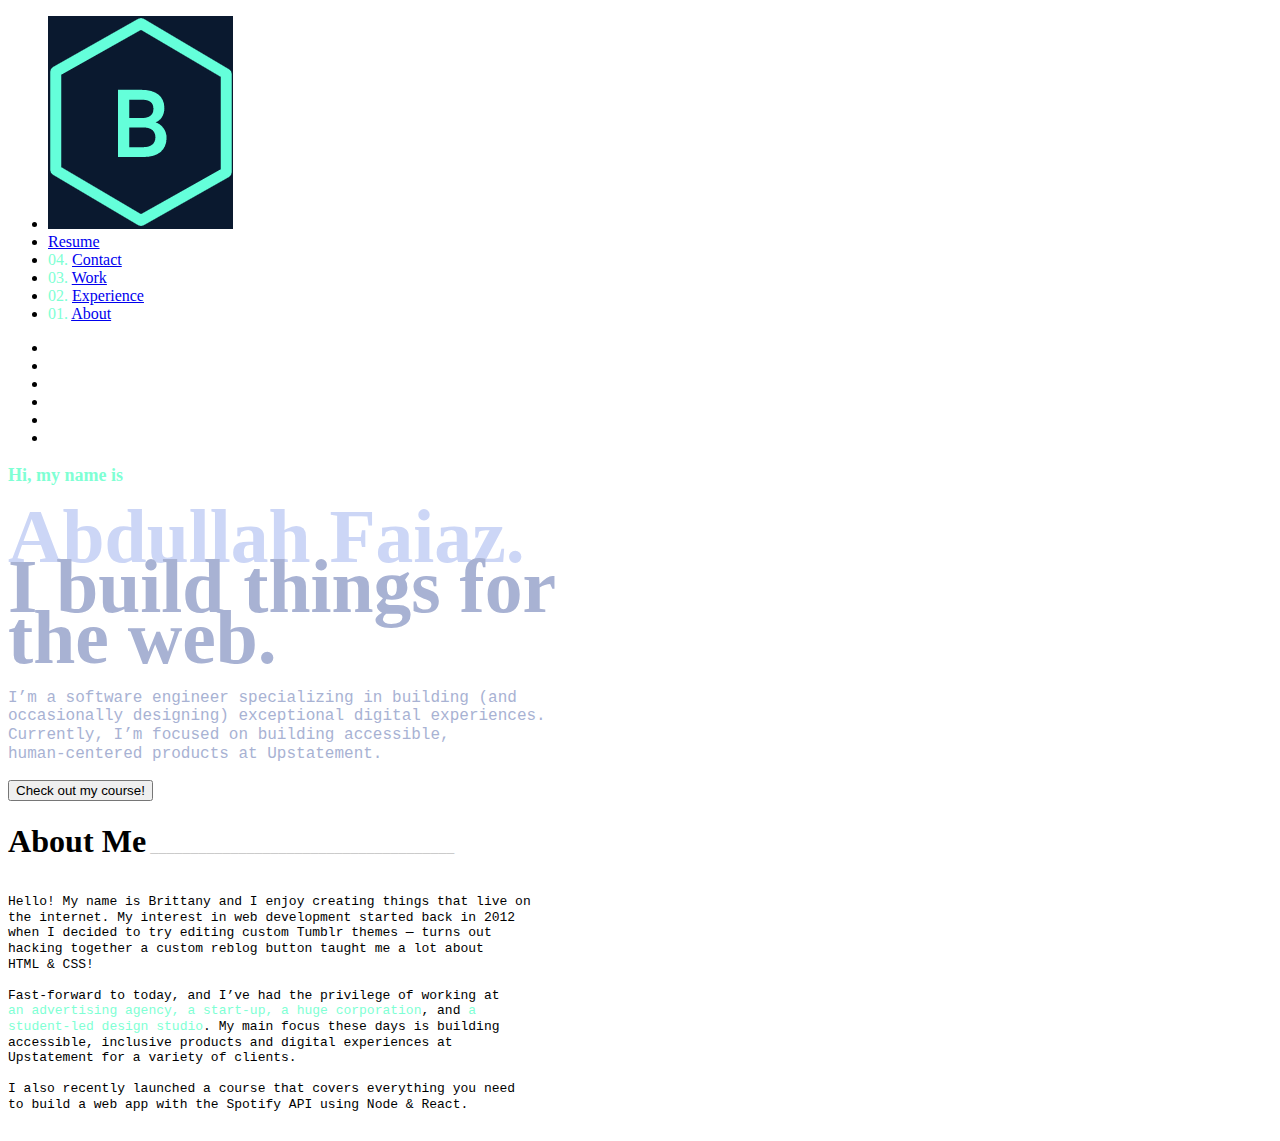
==== index.html @ 32169383 "Add files via upload" ====
<!DOCTYPE html>
<html lang="en">
<head>

    <meta charSet="utf-8"/>
    <meta http-equiv="x-ua-compatible" content="ie=edge"/>
    <meta name="viewport" content="width=device-width, initial-scale=1, shrink-to-fit=no"/>
    <title>Portfolio of Abdullah Faiaz</title>
    <link rel="stylesheet" href="https://cdnjs.cloudflare.com/ajax/libs/font-awesome/6.2.1/css/all.min.css" integrity="sha512-MV7K8+y+gLIBoVD59lQIYicR65iaqukzvf/nwasF0nqhPay5w/9lJmVM2hMDcnK1OnMGCdVK+iQrJ7lzPJQd1w==" crossorigin="anonymous" referrerpolicy="no-referrer" />
    <link rel="stylesheet" href="C:\Users\User\Desktop\Quick\style.css"/>

</head>
<header class="header">
    <nav class="nav1">
        <ul class="ul1">
            <li class="li0"><img class="logo" src="mainlogo.png" </li>
            <li class="liresume"><a class="resume" href="#">Resume</a></li>
            <li class="li1"><span class="fo" style="color: aquamarine;">04. </span><a class="a_of_nav fo" href="#">Contact</a></li>
            <li class="li1"><span class="fo" style="color: aquamarine;">03. </span><a class="a_of_nav fo" href="#">Work</a></li>
            <li class="li1"><span class="fo" style="color: aquamarine;">02. </span><a class="a_of_nav fo" href="#">Experience</a></li>
            <li class="li1"><span class="fo" style="color: aquamarine;">01. </span><a class="a_of_nav fo" href="#about">About</a></li>
            
        </ul>
    </nav>

<!-- /* side nevi starts*/ -->
<nav class="side_nav">
    <ul class="ul_side_nav">
        <li class="li_ul_side_nav"><i class="icon fa-brands fa-github"></i></li>
        <li class="li_ul_side_nav"><i class="icon fa-brands fa-instagram"></i></li>
        <li class="li_ul_side_nav"><i class="icon fa-brands fa-square-twitter"></i></i></li>
        <li class="li_ul_side_nav"><i class="icon fa-brands fa-linkedin-in"></i></li>
        <li class="li_ul_side_nav"><i class="icon fa-brands fa-codepen"></i></li>
        <li class="pipe"><i class="fa-sharp fa-solid fa-pipe"></i></i></li>
    </ul>
</nav>
<!-- /* side nevi ends */ -->
</header>

<body>
<main>
    <section>
        <div class="hi">
        <h3 style="color:aquamarine; font-size:large">Hi, my name is</h3>
        <h1 style="color: #CCD6F6; font-size: 2cm; line-height: 0cm;">Abdullah Faiaz.</h1>
        <h1 style="color: #a8b2d3; font-size: 2cm; line-height: 0cm;">I build things for</h1>
        <h1 style="color: #a8b2d3; font-size: 2cm; line-height: 0cm;">the web.</h1>
        <pre style="color: #a8b2d3; font-size: 1rem ; line-height: 0.5cm;">I’m a software engineer specializing in building (and 
occasionally designing) exceptional digital experiences.
Currently, I’m focused on building accessible, 
human-centered products at Upstatement.</pre>
    </div>
    <div class="hi relative">
        <button class="button">
            Check out my course!
        </button>



        <div class="absolute">
            <h1 id="about" style="display: inline-block; font-size: .85cm;">About Me</h1> <p style="opacity: 0.2;; display: inline-block;">______________________________________</p>
            <pre class="about" style="line-height: 120%;">Hello! My name is Brittany and I enjoy creating things that live on
the internet. My interest in web development started back in 2012
when I decided to try editing custom Tumblr themes — turns out
hacking together a custom reblog button taught me a lot about 
HTML & CSS!

Fast-forward to today, and I’ve had the privilege of working at
<span style="color: aquamarine;">an advertising agency, a start-up, a huge corporation</span>, and <span style="color: aquamarine;">a 
student-led design studio</span>. My main focus these days is building
accessible, inclusive products and digital experiences at 
Upstatement for a variety of clients.

I also recently launched a course that covers everything you need 
to build a web app with the Spotify API using Node & React.
            </pre>
        </div>
    </div>
    </section>



</main>
</body>
</html>
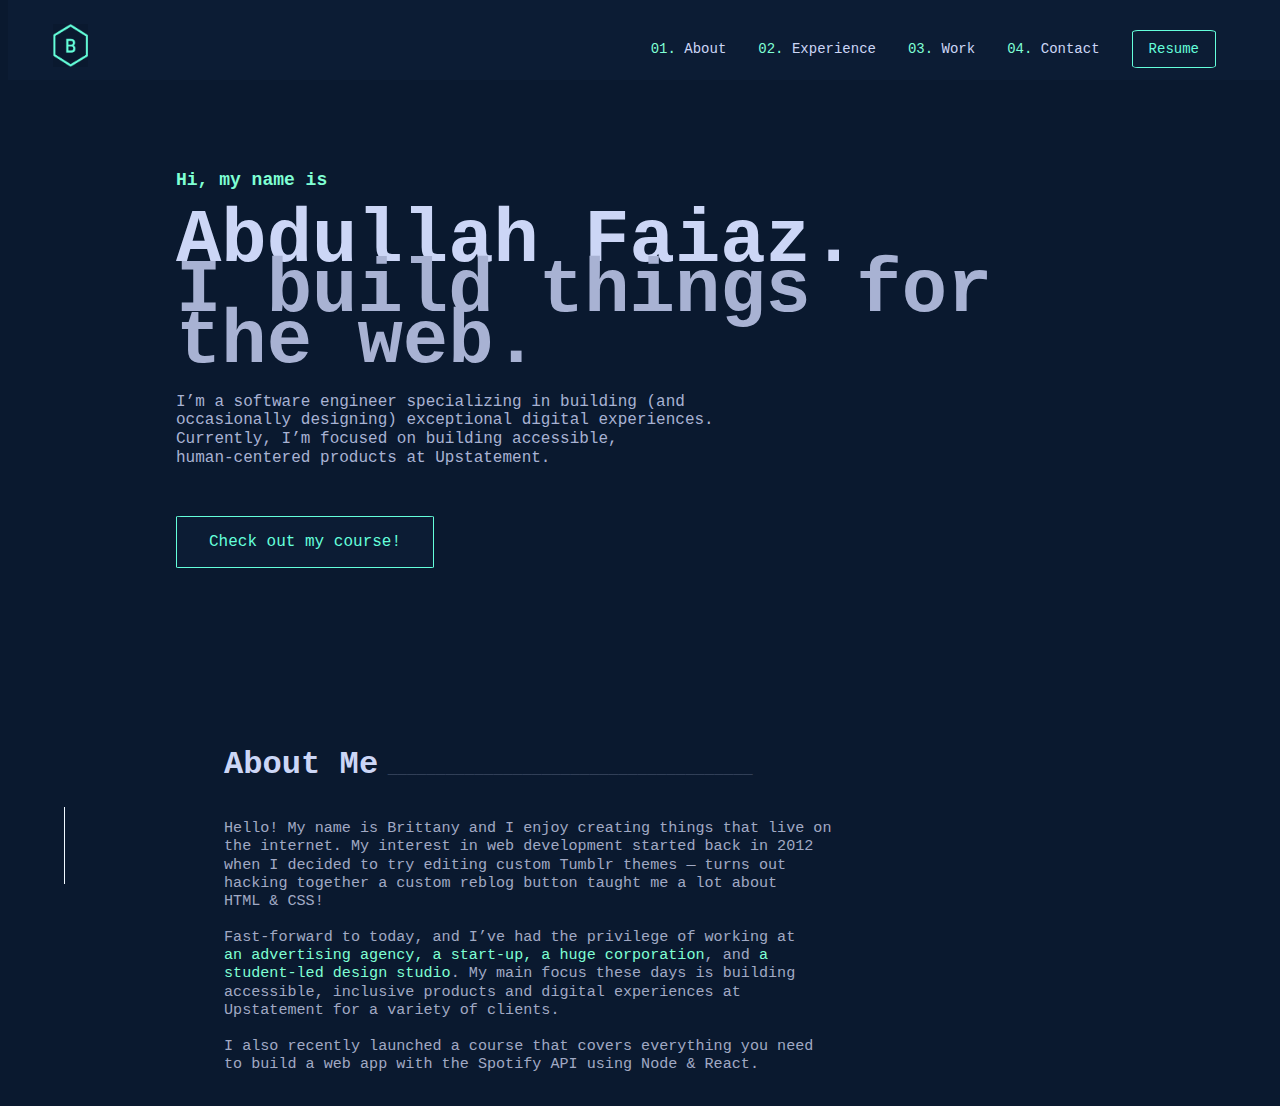
==== commit 5381df1f: "Update index.html" ====
--- a/index.html
+++ b/index.html
@@ -7,7 +7,7 @@
     <meta name="viewport" content="width=device-width, initial-scale=1, shrink-to-fit=no"/>
     <title>Portfolio of Abdullah Faiaz</title>
     <link rel="stylesheet" href="https://cdnjs.cloudflare.com/ajax/libs/font-awesome/6.2.1/css/all.min.css" integrity="sha512-MV7K8+y+gLIBoVD59lQIYicR65iaqukzvf/nwasF0nqhPay5w/9lJmVM2hMDcnK1OnMGCdVK+iQrJ7lzPJQd1w==" crossorigin="anonymous" referrerpolicy="no-referrer" />
-    <link rel="stylesheet" href="C:\Users\User\Desktop\Quick\style.css"/>
+    <link rel="stylesheet" href="style.css"/>
 
 </head>
 <header class="header">
@@ -82,4 +82,4 @@
 
 </main>
 </body>
-</html>+</html>
--- a/style.css
+++ b/style.css
@@ -0,0 +1,143 @@
+body{
+    background-color: #0A192F;
+    font-family: 'Courier New', Courier, monospace;
+}
+
+
+/* header starts*/
+/* navigation bar starts*/
+.fo{
+    font-size: 14px;
+    font-family:monospace;
+}
+
+.nav1{
+    position: relative;
+    z-index: 10;
+    background-color:  #0c1c34;
+    height: 5rem;
+    position: fixed;
+    width: 100%;
+    top: 0rem;
+}
+.ul1{
+    list-style-type: none;
+}
+
+.li0{
+    float: left;
+    margin: .5rem 1rem 1rem .3rem;
+  
+    
+}
+.logo{
+    height: 2.7rem;
+    width: 2.2rem;
+    
+}
+.li0:hover{
+    transform: scale(1.2);
+}
+.a_of_nav{
+    text-decoration: none;
+    color: #CCD6F6;
+    
+}
+.li1{
+    float:right;
+    display: inline-block;
+    margin: 1.5rem 2rem 1rem 0rem;
+}
+.liresume{
+    float:right;
+    display: inline-block;
+    margin: 1.5rem 2rem 1rem 0rem;
+ 
+
+}
+.resume:hover{
+    background-color:  rgba(100,255,218,0.1);;
+}
+.a_of_nav:hover{
+    color: #64FFDB;
+
+}
+.resume{
+    text-decoration: none;
+    font-size: 14px;
+    font-family:monospace;
+    border: 1px solid #64FFDB;
+    padding: .6rem 1rem;
+    border-radius: 7%;
+    margin: .5rem 2.5rem 1.5rem 0rem;
+    color: #64FFDB;
+}
+/* navigation bar ends */
+/* side nevi starts*/
+.side_nav{
+
+    display: inline-block;
+    position: fixed;
+    bottom: 0;
+    left: 0;
+    color: #CCD6F6;
+    
+}
+.li_ul_side_nav{
+    list-style-type: none;
+    margin: 1rem 1rem 1.5rem 1rem;
+    font-size: large;
+    
+}
+.li_ul_side_nav:hover{
+    color: #64FFDB;
+    transform: scale(1.8);
+}
+.pipe{
+    list-style-type: none;
+    height: 4.8rem;
+    width: .010rem;
+    margin:2rem 0rem 0rem 1.5rem;
+    background-color: aliceblue;
+}
+/* side nevi ends */
+
+
+/* header ends*/
+/* Bodi hi  */
+.hi{
+    color: #CCD6F6;
+    display: inline-block;
+    position: relative;
+    width: 11in;
+    left: 10.5rem;
+    top: 9rem;
+}
+.button{
+    font-size: 16px;
+    font-family:monospace;
+    background-color:  #0c1c34;
+    border: 1px solid #64FFDB;
+    padding: 1rem 2rem;
+    border-radius: 2%;
+    margin: .5rem 2.5rem 1.5rem 0rem;
+    color: #64FFDB;
+    margin-top: 2rem;
+}
+.button:hover{
+    background-color:  rgba(100,255,218,0.1);;
+}
+
+/* about me 2nd section */
+.relative{
+    position: relative;
+}
+.absolute{
+    position: absolute;
+    top: 2.5in;
+    left: .5in;
+}
+.about{
+    font-size: .4cm;
+    color: #a1a9c4;;
+}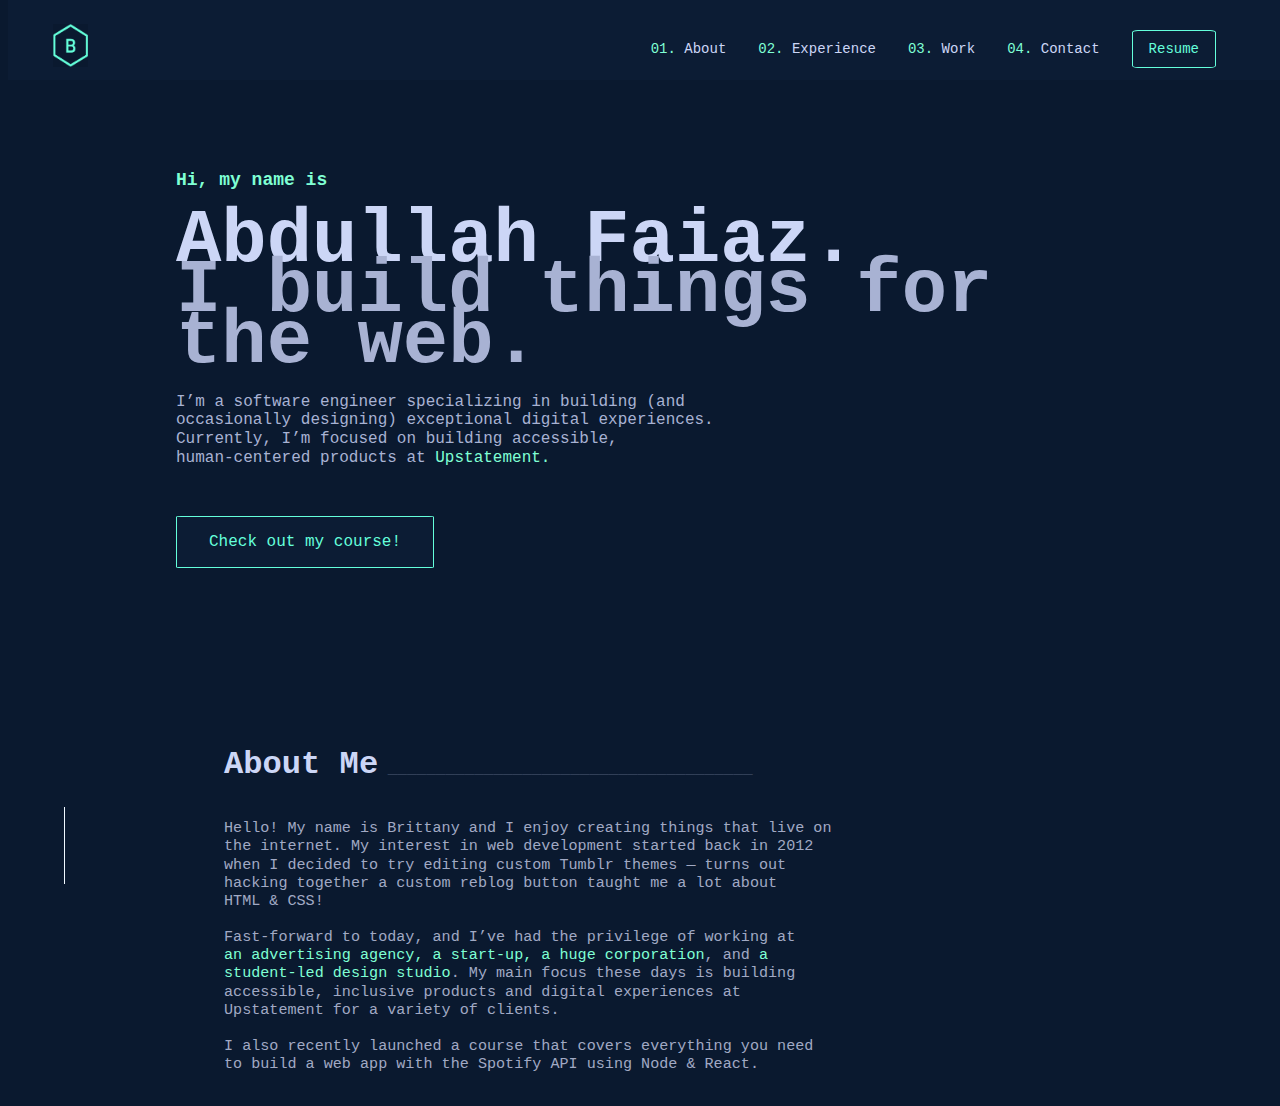
==== commit c55e87ba: "Update index.html" ====
--- a/index.html
+++ b/index.html
@@ -48,7 +48,7 @@
         <pre style="color: #a8b2d3; font-size: 1rem ; line-height: 0.5cm;">I’m a software engineer specializing in building (and 
 occasionally designing) exceptional digital experiences.
 Currently, I’m focused on building accessible, 
-human-centered products at Upstatement.</pre>
+human-centered products at <span style="color: aquamarine;">Upstatement.</span> </pre>
     </div>
     <div class="hi relative">
         <button class="button">
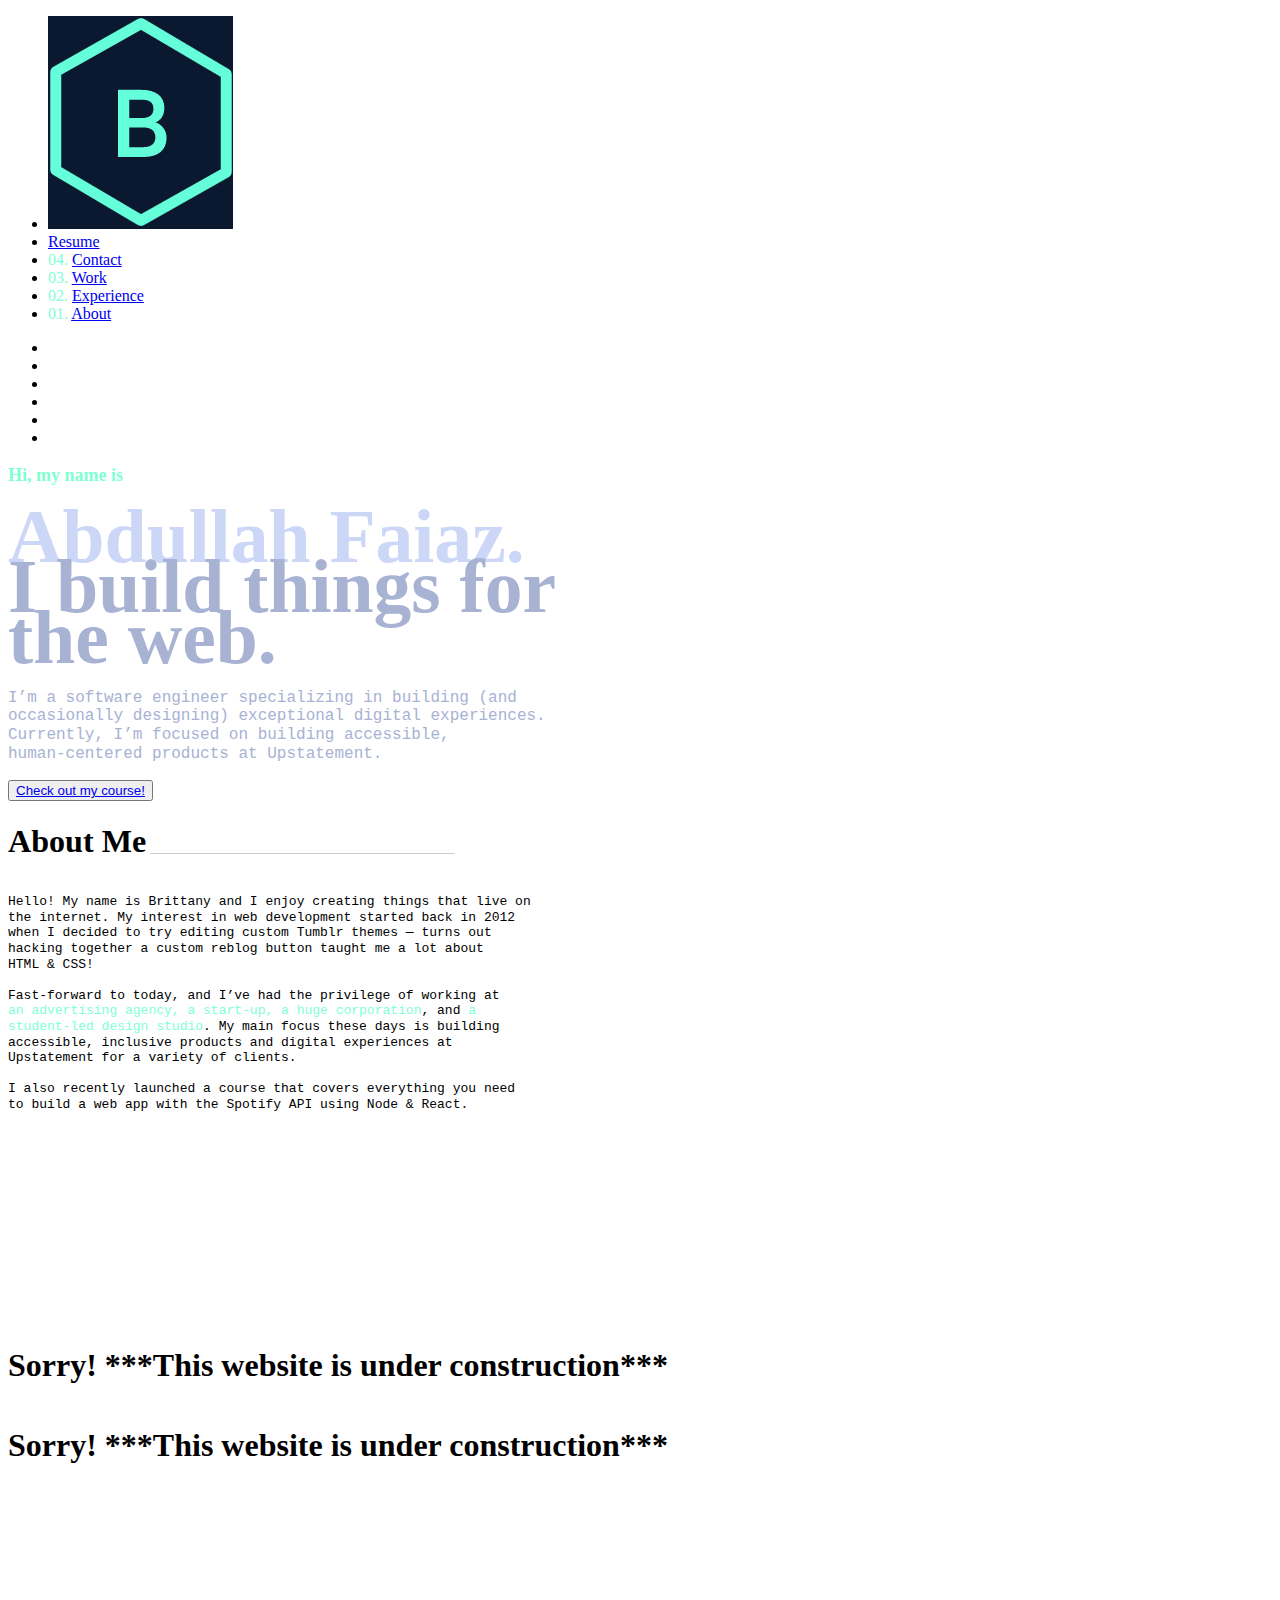
==== commit 3c5e9661: "Add files via upload" ====
--- a/index.html
+++ b/index.html
@@ -7,17 +7,17 @@
     <meta name="viewport" content="width=device-width, initial-scale=1, shrink-to-fit=no"/>
     <title>Portfolio of Abdullah Faiaz</title>
     <link rel="stylesheet" href="https://cdnjs.cloudflare.com/ajax/libs/font-awesome/6.2.1/css/all.min.css" integrity="sha512-MV7K8+y+gLIBoVD59lQIYicR65iaqukzvf/nwasF0nqhPay5w/9lJmVM2hMDcnK1OnMGCdVK+iQrJ7lzPJQd1w==" crossorigin="anonymous" referrerpolicy="no-referrer" />
-    <link rel="stylesheet" href="style.css"/>
+    <link rel="stylesheet" href="C:\Users\User\Desktop\Quick\style.css"/>
 
 </head>
 <header class="header">
     <nav class="nav1">
         <ul class="ul1">
-            <li class="li0"><img class="logo" src="mainlogo.png" </li>
-            <li class="liresume"><a class="resume" href="#">Resume</a></li>
-            <li class="li1"><span class="fo" style="color: aquamarine;">04. </span><a class="a_of_nav fo" href="#">Contact</a></li>
-            <li class="li1"><span class="fo" style="color: aquamarine;">03. </span><a class="a_of_nav fo" href="#">Work</a></li>
-            <li class="li1"><span class="fo" style="color: aquamarine;">02. </span><a class="a_of_nav fo" href="#">Experience</a></li>
+            <li class="li0"><a class="all_anchor" href="https://abdullahfaiaz.github.io/"><img class="logo" src="mainlogo.png"> </a> </li>
+            <li class="liresume"><a class="resume" href="#construction">Resume</a></li>
+            <li class="li1"><span class="fo" style="color: aquamarine;">04. </span><a class="a_of_nav fo" href="#construction">Contact</a></li>
+            <li class="li1"><span class="fo" style="color: aquamarine;">03. </span><a class="a_of_nav fo" href="#construction">Work</a></li>
+            <li class="li1"><span class="fo" style="color: aquamarine;">02. </span><a class="a_of_nav fo" href="#construction">Experience</a></li>
             <li class="li1"><span class="fo" style="color: aquamarine;">01. </span><a class="a_of_nav fo" href="#about">About</a></li>
             
         </ul>
@@ -26,11 +26,11 @@
 <!-- /* side nevi starts*/ -->
 <nav class="side_nav">
     <ul class="ul_side_nav">
-        <li class="li_ul_side_nav"><i class="icon fa-brands fa-github"></i></li>
-        <li class="li_ul_side_nav"><i class="icon fa-brands fa-instagram"></i></li>
-        <li class="li_ul_side_nav"><i class="icon fa-brands fa-square-twitter"></i></i></li>
-        <li class="li_ul_side_nav"><i class="icon fa-brands fa-linkedin-in"></i></li>
-        <li class="li_ul_side_nav"><i class="icon fa-brands fa-codepen"></i></li>
+        <li class="li_ul_side_nav"><a href="#construction" class="all_anchor"><i class="icon fa-brands fa-github"></i></li></a> 
+        <li class="li_ul_side_nav"><a href="#construction" class="all_anchor"><i class="icon fa-brands fa-instagram"></i></li></a> 
+        <li class="li_ul_side_nav"><a href="#construction" class="all_anchor"><i class="icon fa-brands fa-square-twitter"></i></i></li></a> 
+        <li class="li_ul_side_nav"><a href="#construction" class="all_anchor"><i class="icon fa-brands fa-linkedin-in"></i></li></a> 
+        <li class="li_ul_side_nav"><a href="#construction" class="all_anchor"><i class="icon fa-brands fa-codepen"></i></li></a> 
         <li class="pipe"><i class="fa-sharp fa-solid fa-pipe"></i></i></li>
     </ul>
 </nav>
@@ -48,17 +48,19 @@
         <pre style="color: #a8b2d3; font-size: 1rem ; line-height: 0.5cm;">I’m a software engineer specializing in building (and 
 occasionally designing) exceptional digital experiences.
 Currently, I’m focused on building accessible, 
-human-centered products at <span style="color: aquamarine;">Upstatement.</span> </pre>
+human-centered products at Upstatement.</pre>
     </div>
     <div class="hi relative">
-        <button class="button">
+        
+        <a id="about" class="all_anchor" href="#construction"> <button class="button">
             Check out my course!
+        </a>
         </button>
 
 
 
         <div class="absolute">
-            <h1 id="about" style="display: inline-block; font-size: .85cm;">About Me</h1> <p style="opacity: 0.2;; display: inline-block;">______________________________________</p>
+            <h1 style="display: inline-block; font-size: .85cm;">About Me</h1> <p style="opacity: 0.2;; display: inline-block;">______________________________________</p>
             <pre class="about" style="line-height: 120%;">Hello! My name is Brittany and I enjoy creating things that live on
 the internet. My interest in web development started back in 2012
 when I decided to try editing custom Tumblr themes — turns out
@@ -74,6 +76,9 @@
 I also recently launched a course that covers everything you need 
 to build a web app with the Spotify API using Node & React.
             </pre>
+            <h1 style="display: inline-block; height: 12rem;">
+            <h1 style="display: inline-block;">Sorry! ***This website is under construction***</h1>
+            <h1 id="construction" style="display: inline-block; height: 20rem;">Sorry! ***This website is under construction***</h1>
         </div>
     </div>
     </section>
@@ -82,4 +87,4 @@
 
 </main>
 </body>
-</html>
+</html>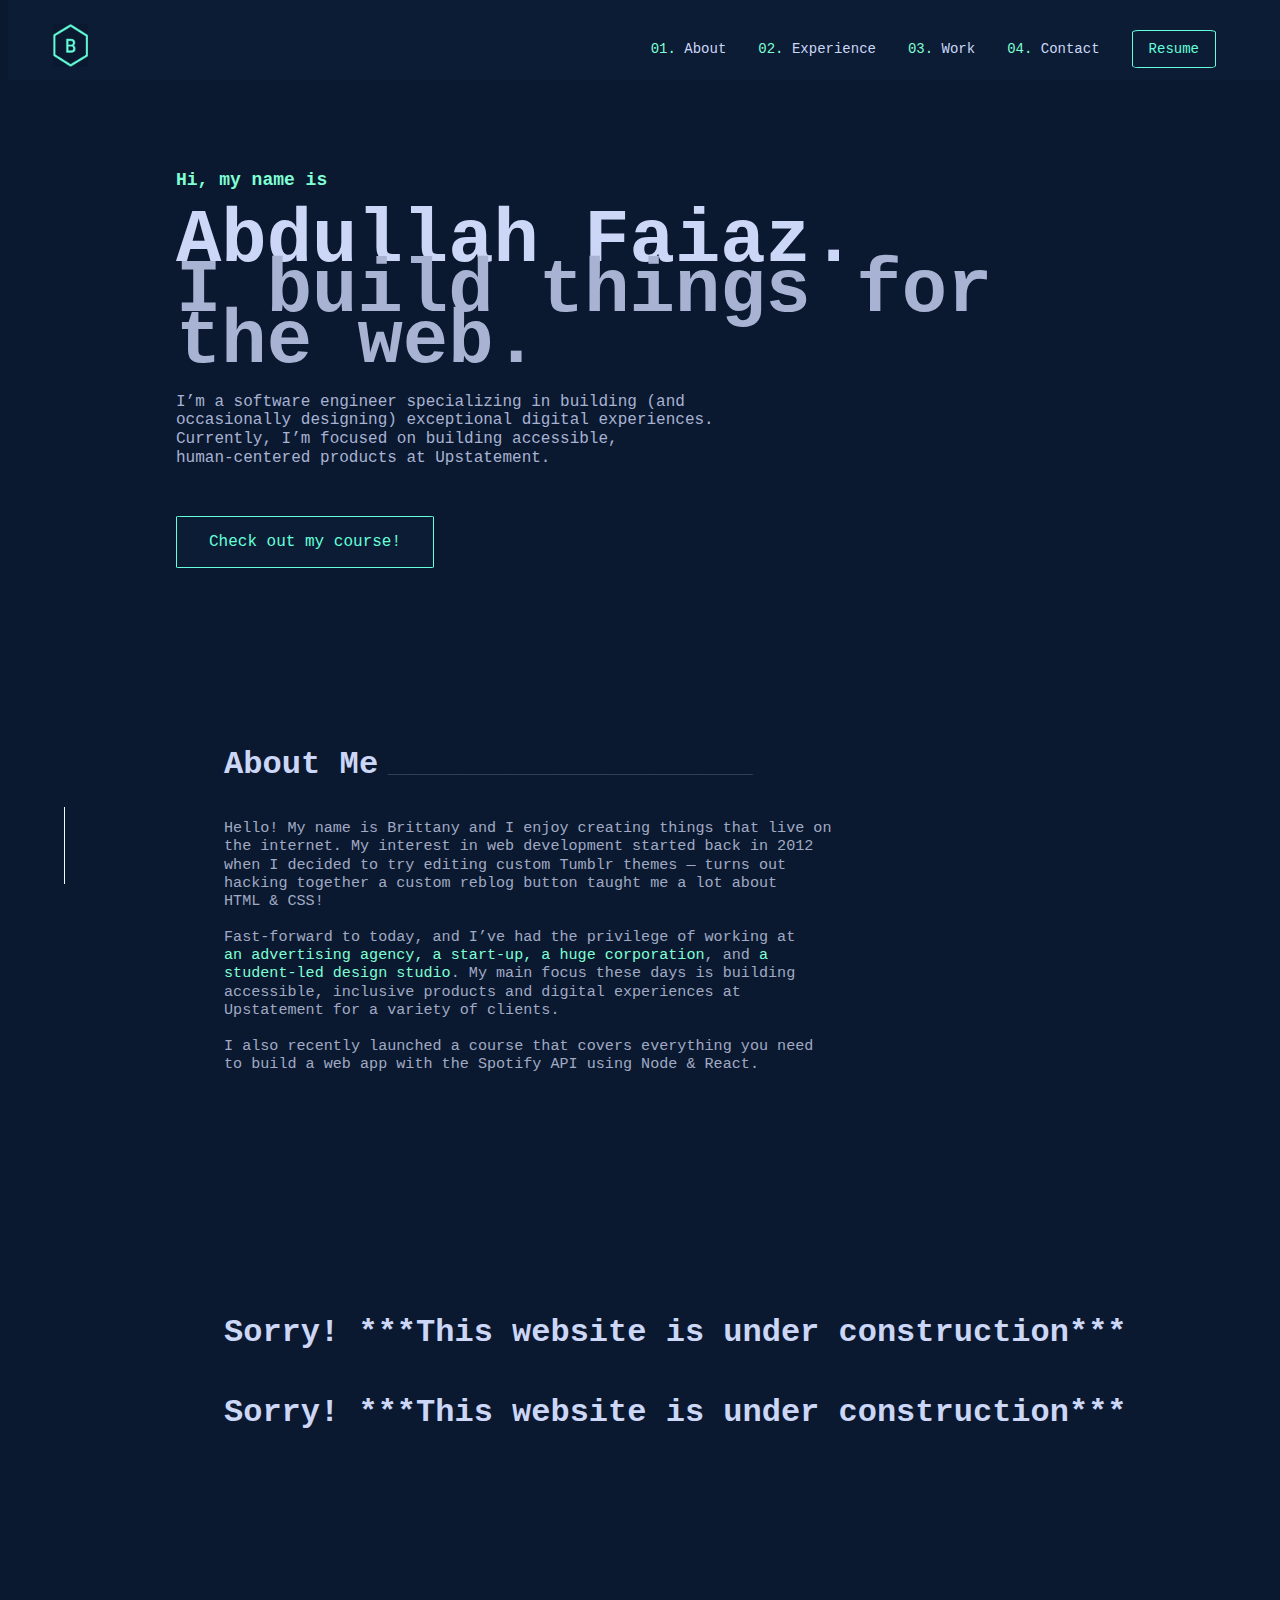
==== commit a88d70fa: "Update index.html" ====
--- a/index.html
+++ b/index.html
@@ -7,7 +7,7 @@
     <meta name="viewport" content="width=device-width, initial-scale=1, shrink-to-fit=no"/>
     <title>Portfolio of Abdullah Faiaz</title>
     <link rel="stylesheet" href="https://cdnjs.cloudflare.com/ajax/libs/font-awesome/6.2.1/css/all.min.css" integrity="sha512-MV7K8+y+gLIBoVD59lQIYicR65iaqukzvf/nwasF0nqhPay5w/9lJmVM2hMDcnK1OnMGCdVK+iQrJ7lzPJQd1w==" crossorigin="anonymous" referrerpolicy="no-referrer" />
-    <link rel="stylesheet" href="C:\Users\User\Desktop\Quick\style.css"/>
+    <link rel="stylesheet" href="style.css"/>
 
 </head>
 <header class="header">
@@ -87,4 +87,4 @@
 
 </main>
 </body>
-</html>+</html>
--- a/style.css
+++ b/style.css
@@ -0,0 +1,155 @@
+body{
+    background-color: #0A192F;
+    font-family: 'Courier New', Courier, monospace;
+}
+
+
+/* header starts*/
+/* navigation bar starts*/
+.fo{
+    font-size: 14px;
+    font-family:monospace;
+}
+
+.nav1{
+    position: relative;
+    z-index: 10;
+    background-color:  #0c1c34;
+    height: 5rem;
+    position: fixed;
+    width: 100%;
+    top: 0rem;
+}
+.ul1{
+    list-style-type: none;
+}
+
+.li0{
+    float: left;
+    margin: .5rem 1rem 1rem .3rem;
+  
+    
+}
+.logo{
+    height: 2.7rem;
+    width: 2.2rem;
+    
+}
+.li0:hover{
+    transform: scale(1.2);
+}
+.a_of_nav{
+    text-decoration: none;
+    color: #CCD6F6;
+    
+}
+.li1{
+    float:right;
+    display: inline-block;
+    margin: 1.5rem 2rem 1rem 0rem;
+}
+.liresume{
+    float:right;
+    display: inline-block;
+    margin: 1.5rem 2rem 1rem 0rem;
+ 
+
+}
+.resume:hover{
+    background-color:  rgba(100,255,218,0.1);;
+}
+.a_of_nav:hover{
+    color: #64FFDB;
+
+}
+.resume{
+    text-decoration: none;
+    font-size: 14px;
+    font-family:monospace;
+    border: 1px solid #64FFDB;
+    padding: .6rem 1rem;
+    border-radius: 7%;
+    margin: .5rem 2.5rem 1.5rem 0rem;
+    color: #64FFDB;
+}
+/* navigation bar ends */
+/* side nevi starts*/
+.side_nav{
+
+    display: inline-block;
+    position: fixed;
+    bottom: 0;
+    left: 0;
+    color: #CCD6F6;
+    
+}
+.li_ul_side_nav{
+    list-style-type: none;
+    margin: 1rem 1rem 1.5rem 1rem;
+    font-size: large;
+    
+}
+.li_ul_side_nav:hover{
+    color: #64FFDB;
+    transform: scale(1.8);
+}
+.pipe{
+    list-style-type: none;
+    height: 4.8rem;
+    width: .010rem;
+    margin:2rem 0rem 0rem 1.5rem;
+    background-color: aliceblue;
+}
+.icon_anchor{
+    color: #CCD6F6;
+
+}
+.all_anchor{
+    text-decoration: none;
+    color: inherit;
+}
+
+/* side nevi ends */
+
+
+/* header ends*/
+/* Bodi hi  */
+.hi{
+    color: #CCD6F6;
+    display: inline-block;
+    position: relative;
+    width: 11in;
+    left: 10.5rem;
+    top: 9rem;
+}
+.button{
+    font-size: 16px;
+    font-family:monospace;
+    background-color:  #0c1c34;
+    border: 1px solid #64FFDB;
+    padding: 1rem 2rem;
+    border-radius: 2%;
+    margin: .5rem 2.5rem 1.5rem 0rem;
+    color: #64FFDB;
+    margin-top: 2rem;
+}
+.button:hover{
+    background-color:  rgba(100,255,218,0.1);;
+}
+
+/* about me 2nd section */
+.relative{
+    position: relative;
+}
+.absolute{
+    position: absolute;
+    top: 2.5in;
+    left: .5in;
+}
+.about{
+    font-size: .4cm;
+    color: #a1a9c4;;
+}
+
+
+
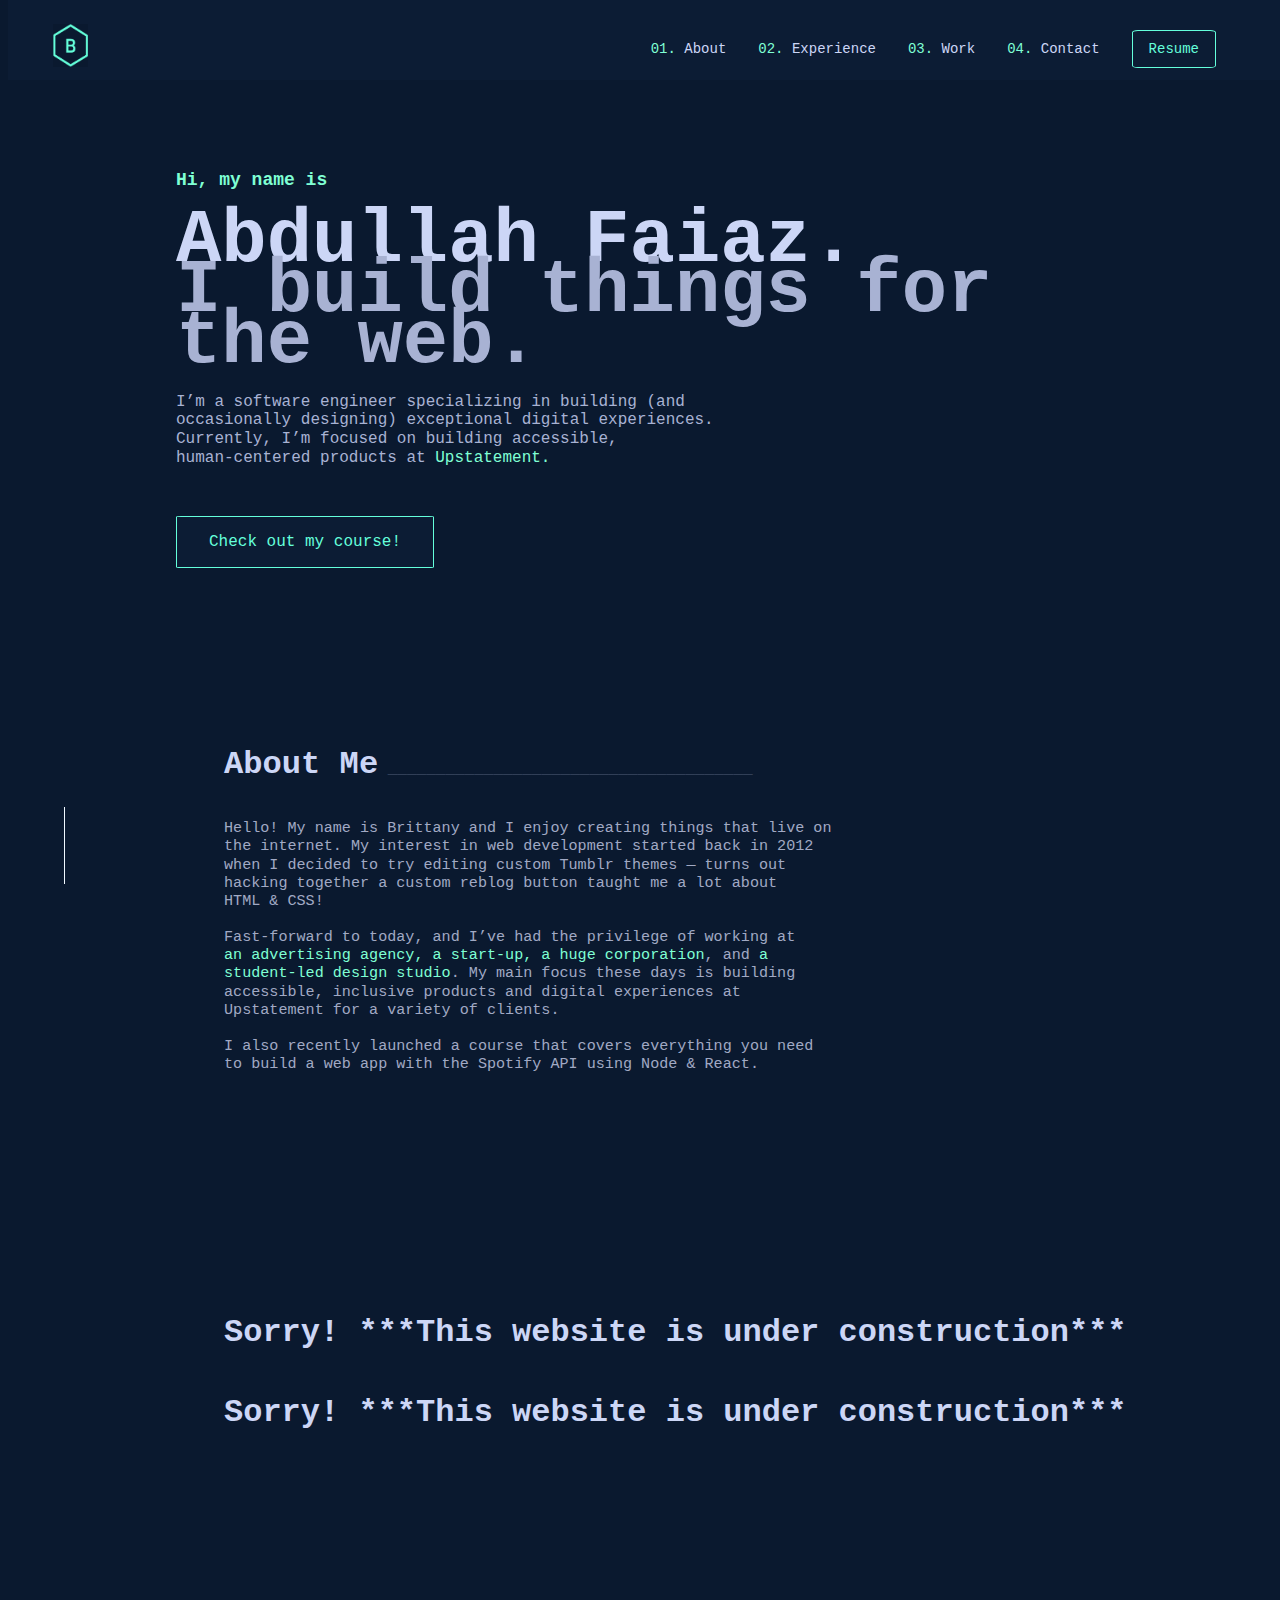
==== commit 9e9ab3d6: "Update index.html" ====
--- a/index.html
+++ b/index.html
@@ -48,7 +48,7 @@
         <pre style="color: #a8b2d3; font-size: 1rem ; line-height: 0.5cm;">I’m a software engineer specializing in building (and 
 occasionally designing) exceptional digital experiences.
 Currently, I’m focused on building accessible, 
-human-centered products at Upstatement.</pre>
+human-centered products at <span style="color: aquamarine;">Upstatement.</span></pre>
     </div>
     <div class="hi relative">
         
